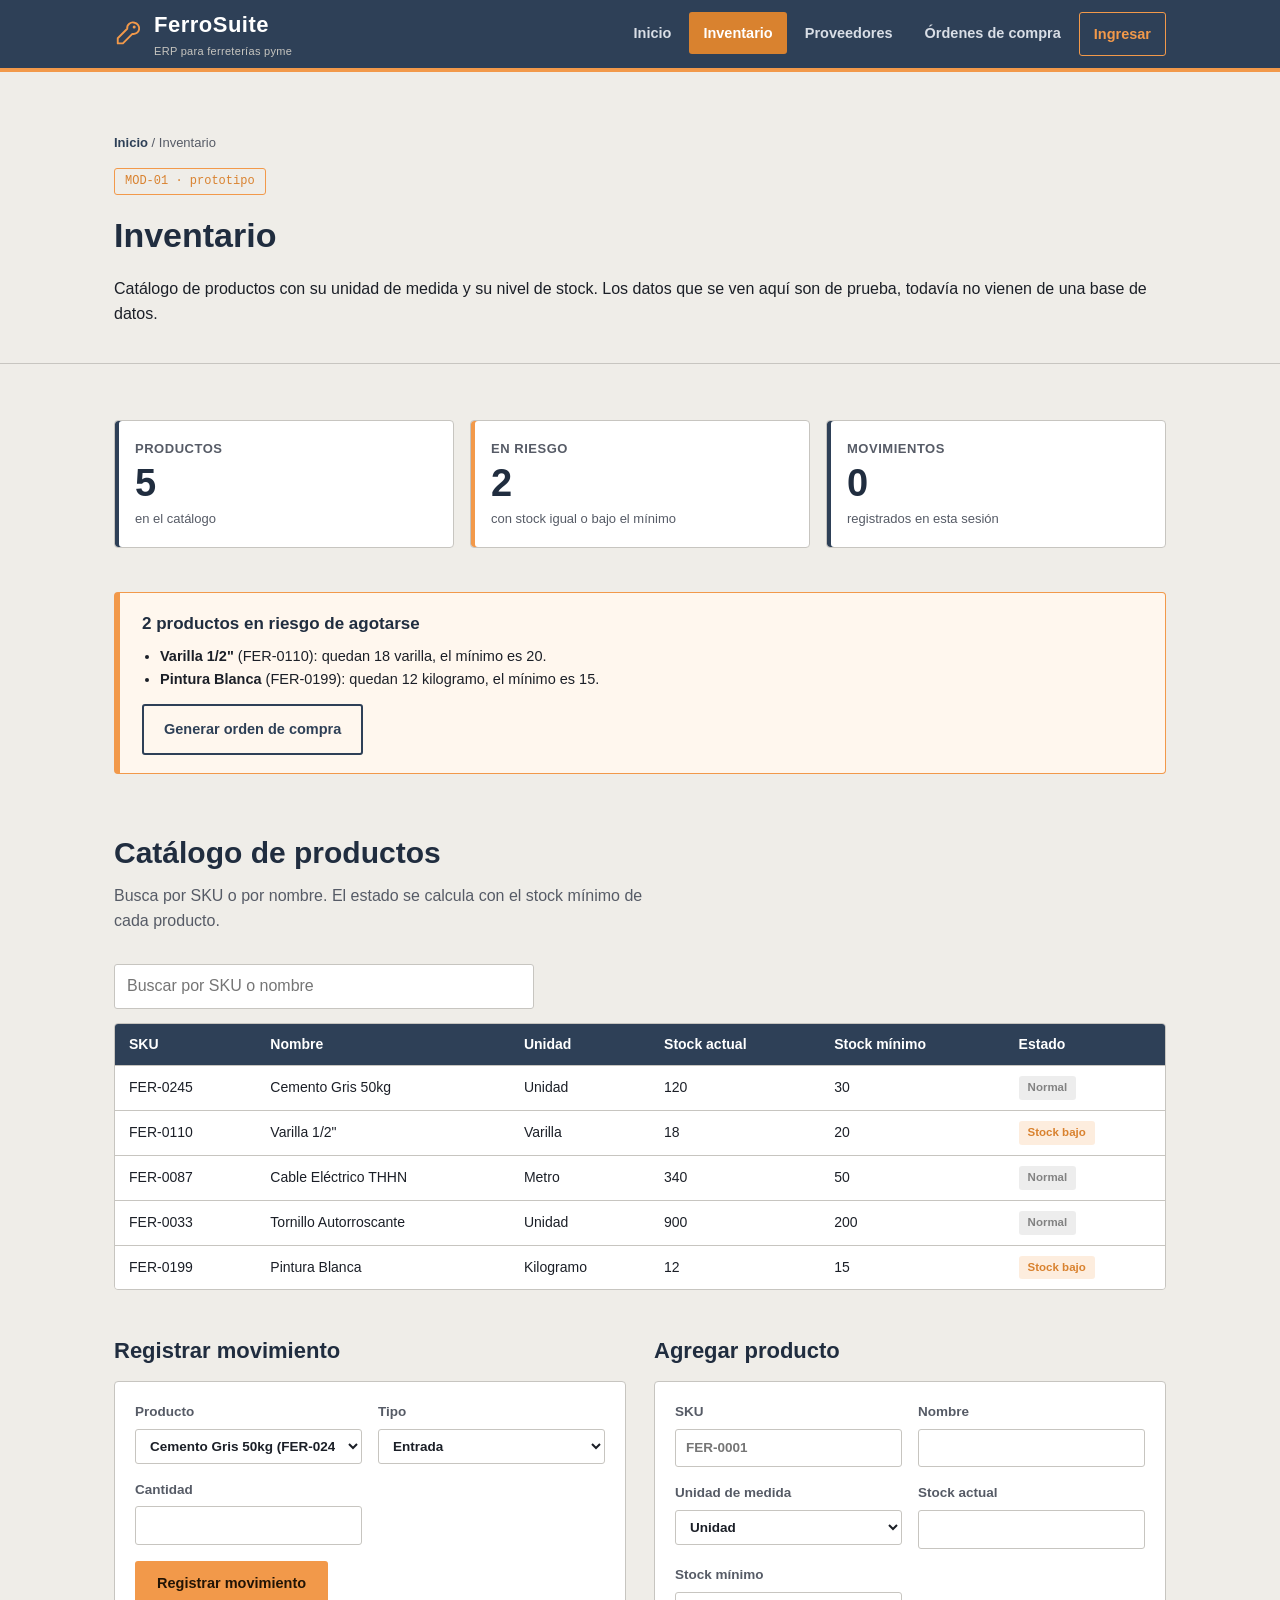
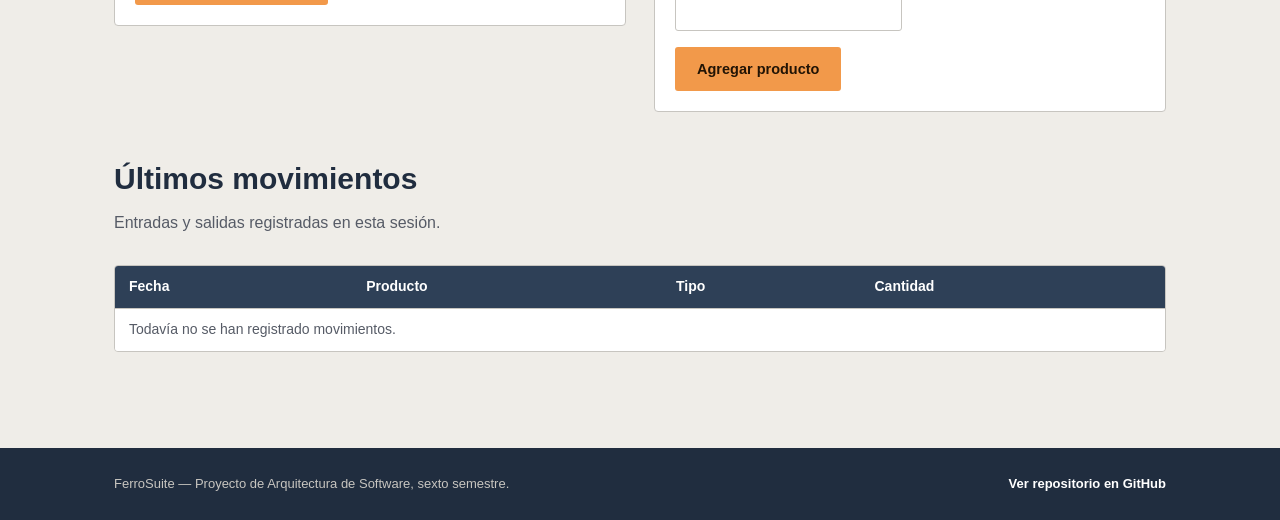
==== frontend/inventario.html @ 59a054cf "Actualiza frontend" ====
<!DOCTYPE html>
<html lang="es">
<head>
  <meta charset="UTF-8" />
  <meta name="viewport" content="width=device-width, initial-scale=1.0" />
  <title>Inventario — FerroSuite</title>
  <link rel="stylesheet" href="css/base.css" />
  <link rel="stylesheet" href="css/layout.css" />
  <link rel="stylesheet" href="css/components.css" />
  <link rel="stylesheet" href="css/responsive.css" />
</head>
<body data-pagina="inventario">

  <div data-componente="encabezado"></div>

  <main>
    <section class="module-hero">
      <div class="container">
        <p class="breadcrumb"><a href="index.html">Inicio</a> / Inventario</p>
        <span class="tag-progress">MOD-01 · prototipo</span>
        <h1>Inventario</h1>
        <p class="lead">
          Catálogo de productos con su unidad de medida y su nivel de stock. Los datos
          que se ven aquí son de prueba, todavía no vienen de una base de datos.
        </p>
      </div>
    </section>

    <section class="section">
      <div class="container">
        <div id="resumen-inventario" class="tarjetas-resumen"></div>
        <div id="alerta-inventario" class="bloque-gap"></div>
      </div>
    </section>

    <section class="section" style="padding-top:0;">
      <div class="container">
        <div class="section-head">
          <h2>Catálogo de productos</h2>
          <p>Busca por SKU o por nombre. El estado se calcula con el stock mínimo de cada producto.</p>
        </div>
        <div class="barra-herramientas">
          <input type="search" id="buscar-producto" placeholder="Buscar por SKU o nombre" aria-label="Buscar producto" />
        </div>
        <div id="tabla-productos"></div>

        <div class="paneles-dobles bloque-gap">
          <div>
            <h3>Registrar movimiento</h3>
            <div id="form-movimiento"></div>
          </div>
          <div>
            <h3>Agregar producto</h3>
            <div id="form-producto"></div>
          </div>
        </div>

        <div class="section-head bloque-gap">
          <h2>Últimos movimientos</h2>
          <p>Entradas y salidas registradas en esta sesión.</p>
        </div>
        <div id="tabla-movimientos"></div>
      </div>
    </section>
  </main>

  <div data-componente="pie"></div>

  <script src="js/components/util.js"></script>
  <script src="js/components/etiqueta.js"></script>
  <script src="js/components/tarjetaResumen.js"></script>
  <script src="js/components/aviso.js"></script>
  <script src="js/components/tabla.js"></script>
  <script src="js/components/formulario.js"></script>
  <script src="js/components/panelAlerta.js"></script>
  <script src="js/components/encabezado.js"></script>
  <script src="js/components/pie.js"></script>
  <script src="js/main.js"></script>
  <script src="js/models/data.js"></script>
  <script src="js/services/inventarioService.js"></script>
  <script src="js/services/proveedoresService.js"></script>
  <script src="js/services/ordenesService.js"></script>
  <script src="js/controllers/inventario.js"></script>
</body>
</html>
---- frontend/css/base.css ----
/* FerroSuite — Base: variables de marca, reinicio, contenedor y botones. */

:root {
  --steel: #2E4057;
  --steel-dark: #202D3F;
  --steel-light: #44597a;
  --orange: #F2994A;
  --orange-dark: #d9822f;
  --gray: #828282;
  --gray-light: #c7c5c0;
  --bg: #EFEDE8;
  --panel: #ffffff;
  --ink: #1B1F27;
  --ink-soft: #565b66;
  --ok: #3f8f5f;

  --font-head: "Arial Narrow", "Helvetica Neue Condensed", Arial, sans-serif;
  --font-body: -apple-system, BlinkMacSystemFont, "Segoe UI", Roboto, Arial, sans-serif;
  --font-code: "Courier New", ui-monospace, monospace;
}

* { box-sizing: border-box; }

html { scroll-behavior: smooth; }

body {
  margin: 0;
  background: var(--bg);
  color: var(--ink);
  font-family: var(--font-body);
  line-height: 1.55;
}

a { color: inherit; }

img, svg { max-width: 100%; display: block; }

:focus-visible {
  outline: 3px solid var(--orange);
  outline-offset: 2px;
}

.container {
  max-width: 1100px;
  margin: 0 auto;
  padding: 0 24px;
}


.btn {
  display: inline-block;
  font-weight: 700;
  font-size: 14.5px;
  padding: 12px 20px;
  border-radius: 3px;
  text-decoration: none;
  border: 2px solid transparent;
}

.btn-primary { background: var(--orange); color: #221405; }
.btn-primary:hover { background: var(--orange-dark); }

.btn-ghost { border-color: var(--steel); color: var(--steel); background: transparent; }
.btn-ghost:hover { background: var(--steel); color: #fff; }
---- frontend/css/layout.css ----
/* FerroSuite — Estructura de página: encabezado, hero, secciones, migas de pan y pie. */

/* ---------------- Header / navegación ---------------- */

.site-header {
  position: sticky;
  top: 0;
  z-index: 20;
  background: var(--steel);
  border-bottom: 4px solid var(--orange);
}

.site-header .container {
  display: flex;
  align-items: center;
  justify-content: space-between;
  height: 68px;
}

.brand {
  display: flex;
  align-items: center;
  gap: 10px;
  text-decoration: none;
  color: #fff;
}

.brand-mark {
  width: 30px;
  height: 30px;
  flex: none;
}

.brand-name {
  font-family: var(--font-head);
  font-weight: 700;
  font-size: 22px;
  letter-spacing: 0.5px;
  color: #fff;
}

.brand-name small {
  display: block;
  font-family: var(--font-body);
  font-weight: 400;
  font-size: 11px;
  color: var(--gray-light);
  letter-spacing: 0.3px;
}

.nav-toggle {
  display: none;
  background: transparent;
  border: 2px solid rgba(255,255,255,0.4);
  border-radius: 4px;
  padding: 6px 10px;
  color: #fff;
  font-size: 20px;
  cursor: pointer;
}

.site-nav ul {
  list-style: none;
  display: flex;
  gap: 4px;
  margin: 0;
  padding: 0;
}

.site-nav a {
  display: block;
  text-decoration: none;
  color: #d9dee6;
  font-weight: 600;
  font-size: 14.5px;
  padding: 10px 14px;
  border-radius: 3px;
  transition: color 0.15s ease, background-color 0.15s ease;
}

.site-nav a:hover { color: #fff; background: rgba(255,255,255,0.08); }

.site-nav a[aria-current="page"] {
  color: #fff;
  background: var(--orange-dark);
}

/* ---------------- Hero ---------------- */

.hero {
  padding: 64px 0 56px;
}

.hero .container {
  display: grid;
  grid-template-columns: 1.1fr 0.9fr;
  gap: 48px;
  align-items: center;
}

.hero h1 {
  font-family: var(--font-head);
  font-size: 46px;
  line-height: 1.08;
  margin: 0 0 18px;
  color: var(--steel-dark);
  max-width: 14ch;
}

.hero p.lead {
  font-size: 17px;
  color: var(--ink-soft);
  max-width: 46ch;
  margin: 0 0 26px;
}

.hero-actions { display: flex; gap: 12px; flex-wrap: wrap; }


/* ---------------- Sección: módulos ---------------- */

.section { padding: 56px 0; }

.section-head { max-width: 62ch; margin-bottom: 30px; }

.section-head h2 {
  font-family: var(--font-head);
  font-size: 30px;
  color: var(--steel-dark);
  margin: 0 0 8px;
}

.section-head p { color: var(--ink-soft); margin: 0; }


/* ---------------- Página interna (placeholder de módulo) ---------------- */

.module-hero {
  padding: 48px 0 20px;
  border-bottom: 1px solid var(--gray-light);
}

.breadcrumb {
  font-size: 13px;
  color: var(--ink-soft);
  margin-bottom: 14px;
}

.breadcrumb a { text-decoration: none; color: var(--steel); font-weight: 600; }

.module-hero h1 {
  font-family: var(--font-head);
  font-size: 34px;
  color: var(--steel-dark);
  margin: 0 0 10px;
}

.tag-progress {
  display: inline-flex;
  align-items: center;
  gap: 6px;
  font-family: var(--font-code);
  font-size: 12px;
  color: var(--orange-dark);
  border: 1px solid var(--orange);
  border-radius: 3px;
  padding: 3px 10px;
  margin-bottom: 14px;
}


/* ---------------- Footer ---------------- */

.site-footer {
  background: var(--steel-dark);
  color: var(--gray-light);
  padding: 26px 0;
  margin-top: 40px;
}

.site-footer .container {
  display: flex;
  justify-content: space-between;
  flex-wrap: wrap;
  gap: 10px;
  font-size: 13px;
}

.site-footer a { color: #fff; text-decoration: none; font-weight: 600; }
---- frontend/css/components.css ----
/* FerroSuite — Componentes reutilizables: estantería, bandas, tarjetas, tablas, formularios. */


/* --- rack diagram: metáfora de la bodega de ferretería --- */

.rack {
  background: var(--steel-dark);
  border-radius: 4px;
  padding: 18px;
}

.rack-row {
  display: flex;
  align-items: stretch;
  gap: 10px;
  padding: 10px 8px;
  border-bottom: 1px dashed rgba(255,255,255,0.12);
}

.rack-row:last-child { border-bottom: none; }

.rack-code {
  font-family: var(--font-code);
  font-size: 12px;
  color: var(--gray-light);
  width: 56px;
  flex: none;
  padding-top: 3px;
}

.rack-bin {
  flex: 1;
  border-radius: 3px;
  padding: 10px 12px;
  border: 1px solid rgba(255,255,255,0.14);
}

.rack-bin .bin-name {
  font-weight: 700;
  font-size: 14.5px;
  color: #fff;
}

.rack-bin .bin-state {
  font-size: 11.5px;
  letter-spacing: 0.3px;
  color: var(--gray-light);
}

.rack-bin.is-active {
  background: rgba(242, 153, 74, 0.14);
  border-color: var(--orange);
}

.rack-bin.is-active .bin-state { color: var(--orange); }

.rack-bin.is-pending { opacity: 0.55; }

/* ---------------- Sección: dato clave ---------------- */

.stat-band {
  background: var(--steel);
  color: #fff;
  padding: 34px 0;
}

.stat-band .container {
  display: grid;
  grid-template-columns: auto 1fr;
  gap: 26px;
  align-items: center;
}

.stat-number {
  font-family: var(--font-head);
  font-size: 56px;
  color: var(--orange);
  line-height: 1;
}

.stat-band p {
  margin: 0;
  max-width: 56ch;
  color: #dfe3e9;
  font-size: 15px;
}

.stat-band p strong { color: #fff; }


.module-grid {
  display: grid;
  grid-template-columns: repeat(3, 1fr);
  gap: 1px;
  background: var(--gray-light);
  border: 1px solid var(--gray-light);
}

.module-card {
  background: var(--panel);
  padding: 22px;
  min-height: 168px;
  display: flex;
  flex-direction: column;
}

.module-card .code {
  font-family: var(--font-code);
  font-size: 12px;
  color: var(--gray);
}

.module-card h3 {
  font-family: var(--font-head);
  font-size: 20px;
  margin: 8px 0 8px;
  color: var(--steel-dark);
}

.module-card p {
  font-size: 14px;
  color: var(--ink-soft);
  margin: 0 0 14px;
  flex: 1;
}

.status {
  align-self: flex-start;
  font-size: 11.5px;
  font-weight: 700;
  padding: 3px 9px;
  border-radius: 3px;
}

.status.active { background: rgba(242,153,74,0.16); color: var(--orange-dark); }
.status.pending { background: rgba(130,130,130,0.14); color: var(--gray); }

.module-card.is-active { box-shadow: inset 4px 0 0 var(--orange); }

.module-card.is-wide { grid-column: span 2; }


.checklist { margin: 0; padding: 0; list-style: none; }

.checklist li {
  display: flex;
  gap: 10px;
  padding: 12px 0;
  border-bottom: 1px solid var(--gray-light);
  font-size: 14.5px;
}

.checklist li:last-child { border-bottom: none; }

.checklist .mark {
  font-family: var(--font-code);
  color: var(--gray);
  flex: none;
  width: 20px;
}


/* ---------------- Fase 2: tabla de datos y formulario (nuevo, mínimo) ---------------- */

.table-wrap {
  overflow-x: auto;
  border: 1px solid var(--gray-light);
  border-radius: 4px;
}

.data-table {
  width: 100%;
  border-collapse: collapse;
  font-size: 14px;
  background: var(--panel);
}

.data-table th,
.data-table td {
  text-align: left;
  padding: 10px 14px;
  border-bottom: 1px solid var(--gray-light);
  white-space: nowrap;
}

.data-table thead th {
  background: var(--steel);
  color: #fff;
  font-weight: 700;
}

.data-table tbody tr:last-child td {
  border-bottom: none;
}

.form-grid {
  display: grid;
  grid-template-columns: repeat(auto-fit, minmax(180px, 1fr));
  gap: 16px;
  background: var(--panel);
  border: 1px solid var(--gray-light);
  border-radius: 4px;
  padding: 20px;
}

.form-grid label {
  display: flex;
  flex-direction: column;
  gap: 6px;
  font-size: 13.5px;
  font-weight: 600;
  color: var(--ink-soft);
}

.form-grid input,
.form-grid select {
  font: inherit;
  padding: 8px 10px;
  border: 1px solid var(--gray-light);
  border-radius: 3px;
  background: #fff;
  color: var(--ink);
}

.form-grid .btn {
  align-self: end;
  cursor: pointer;
}

/* ---------------- Menú: acceso a la pantalla de ingreso ---------------- */

.site-nav .nav-ingresar a {
  border: 1.5px solid var(--orange);
  border-radius: 3px;
  color: var(--orange);
}

/* ---------------- Fase 3: componentes de interfaz ---------------- */

.tarjetas-resumen {
  display: grid;
  grid-template-columns: repeat(auto-fit, minmax(190px, 1fr));
  gap: 16px;
}

.tarjeta-resumen {
  display: flex;
  flex-direction: column;
  gap: 4px;
  background: var(--panel);
  border: 1px solid var(--gray-light);
  border-radius: 4px;
  padding: 18px 20px;
  box-shadow: inset 4px 0 0 var(--steel);
}

.tarjeta-resumen.tono-alerta { box-shadow: inset 4px 0 0 var(--orange); }
.tarjeta-resumen.tono-ok { box-shadow: inset 4px 0 0 var(--ok); }

.tarjeta-titulo { font-size: 13px; font-weight: 700; color: var(--ink-soft); text-transform: uppercase; letter-spacing: 0.04em; }
.tarjeta-valor { font-family: var(--font-head); font-size: 38px; line-height: 1.1; color: var(--steel-dark); }
.tarjeta-detalle { font-size: 13px; color: var(--ink-soft); }

.etiqueta {
  display: inline-block;
  font-size: 11.5px;
  font-weight: 700;
  padding: 3px 9px;
  border-radius: 3px;
}

.etiqueta-alerta { background: rgba(242,153,74,0.18); color: var(--orange-dark); }
.etiqueta-neutro { background: rgba(130,130,130,0.14); color: var(--gray); }
.etiqueta-ok { background: rgba(63,143,95,0.15); color: var(--ok); }

.panel-alerta {
  background: #fff7ee;
  border: 1px solid var(--orange);
  border-left-width: 6px;
  border-radius: 4px;
  padding: 18px 22px;
}

.panel-alerta h3 { margin: 0 0 8px; font-size: 17px; color: var(--steel-dark); }
.panel-alerta ul { margin: 0 0 14px; padding-left: 18px; font-size: 14.5px; }
.panel-alerta.panel-ok { background: #f0f8f3; border-color: var(--ok); }

.aviso {
  list-style: none;
  margin: 12px 0 0;
  padding: 10px 14px;
  border-radius: 3px;
  font-size: 14px;
  font-weight: 600;
}

.aviso-error { background: #fdeceb; color: #9b2c22; border: 1px solid #e3a59f; }
.aviso-ok { background: #edf7f0; color: #2c6b45; border: 1px solid #a9d3b8; }

.tabla-vacia { text-align: center; color: var(--ink-soft); padding: 22px 14px; }

.barra-herramientas { display: flex; gap: 12px; align-items: center; margin-bottom: 14px; flex-wrap: wrap; }

.barra-herramientas input[type="search"] {
  font: inherit;
  flex: 1 1 260px;
  max-width: 420px;
  padding: 9px 12px;
  border: 1px solid var(--gray-light);
  border-radius: 3px;
  background: #fff;
}

.paneles-dobles { display: grid; grid-template-columns: repeat(auto-fit, minmax(340px, 1fr)); gap: 28px; }
.paneles-dobles h3 { margin: 0 0 12px; font-family: var(--font-head); font-size: 22px; color: var(--steel-dark); }
.paneles-dobles .form-grid { grid-template-columns: 1fr 1fr; }
.paneles-dobles .form-grid .btn { grid-column: 1 / -1; justify-self: start; }

.bloque-gap { margin-top: 44px; }

.btn-chico {
  font: inherit;
  font-size: 13px;
  font-weight: 700;
  padding: 6px 12px;
  border: 2px solid var(--steel);
  border-radius: 3px;
  background: transparent;
  color: var(--steel);
  cursor: pointer;
}

.btn-chico:hover { background: var(--steel); color: #fff; }

.tarjeta-login {
  max-width: 440px;
  margin: 0 auto;
  background: var(--panel);
  border: 1px solid var(--gray-light);
  border-radius: 4px;
  padding: 28px;
}

.tarjeta-login .form-grid { grid-template-columns: 1fr; border: 0; padding: 0; background: transparent; }
.nota-demo { font-size: 13px; color: var(--ink-soft); margin: 14px 0 0; }

@media (max-width: 620px) {
  .paneles-dobles .form-grid { grid-template-columns: 1fr; }
}

.paneles-dobles .form-grid input,
.paneles-dobles .form-grid select { width: 100%; min-width: 0; }
---- frontend/css/responsive.css ----
/* FerroSuite — Ajustes responsive y de movimiento reducido. */

/* ---------------- Responsive ---------------- */

@media (max-width: 860px) {
  .hero .container { grid-template-columns: 1fr; }
  .module-grid { grid-template-columns: 1fr 1fr; }
  .stat-band .container { grid-template-columns: 1fr; text-align: left; }
}

@media (max-width: 620px) {
  .nav-toggle { display: inline-flex; }
  .site-nav {
    position: absolute;
    top: 68px;
    left: 0;
    right: 0;
    background: var(--steel);
    border-bottom: 4px solid var(--orange);
    display: none;
  }
  .site-nav.is-open { display: block; }
  .site-nav ul { flex-direction: column; padding: 8px 16px 16px; }
  .hero h1 { font-size: 34px; }
  .module-grid { grid-template-columns: 1fr; }
}

@media (prefers-reduced-motion: reduce) {
  html { scroll-behavior: auto; }
  * { transition: none !important; }
}
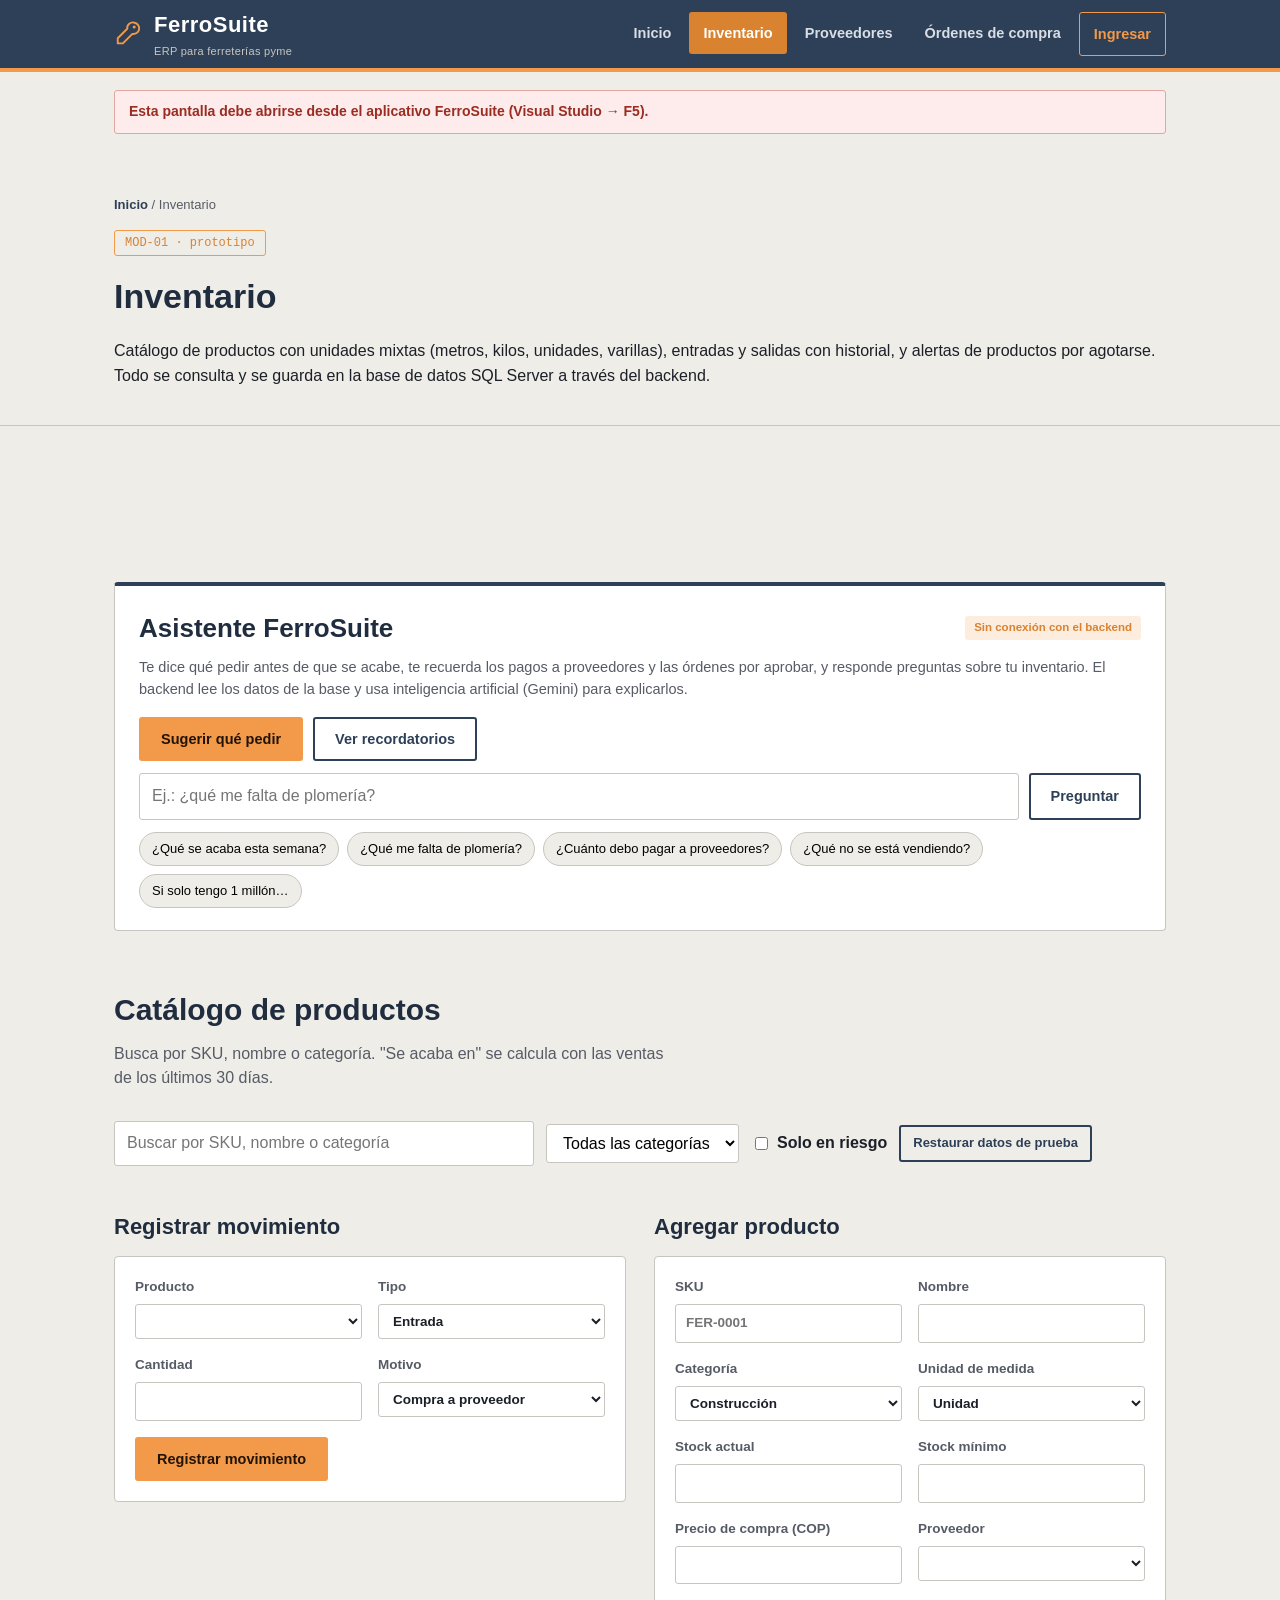
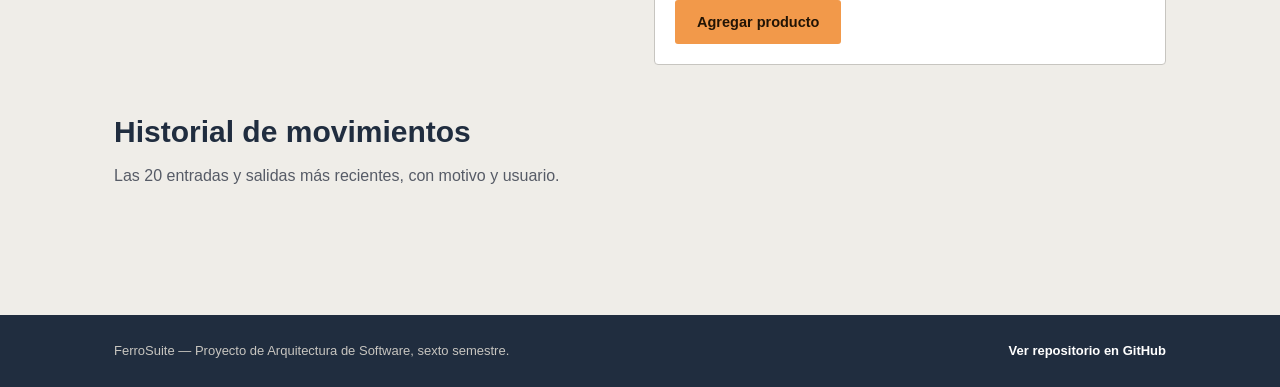
==== commit e4d2de1e: "Add files via upload" ====
--- a/frontend/inventario.html
+++ b/frontend/inventario.html
@@ -20,8 +20,9 @@
         <span class="tag-progress">MOD-01 · prototipo</span>
         <h1>Inventario</h1>
         <p class="lead">
-          Catálogo de productos con su unidad de medida y su nivel de stock. Los datos
-          que se ven aquí son de prueba, todavía no vienen de una base de datos.
+          Catálogo de productos con unidades mixtas (metros, kilos, unidades, varillas),
+          entradas y salidas con historial, y alertas de productos por agotarse. Todo se
+          consulta y se guarda en la base de datos SQL Server a través del backend.
         </p>
       </div>
     </section>
@@ -33,15 +34,52 @@
       </div>
     </section>
 
+    <section class="section" style="padding-top:0;" id="asistente">
+      <div class="container">
+        <div class="asistente">
+          <div class="asistente-cabeza">
+            <h2>Asistente FerroSuite</h2>
+            <span id="estado-asistente" class="etiqueta etiqueta-neutro">Revisando conexión…</span>
+          </div>
+          <p class="asistente-intro">
+            Te dice qué pedir antes de que se acabe, te recuerda los pagos a proveedores y las órdenes
+            por aprobar, y responde preguntas sobre tu inventario. El backend lee los datos
+            de la base y usa inteligencia artificial (Gemini) para explicarlos.
+          </p>
+          <div class="asistente-acciones">
+            <button type="button" id="btn-reposicion" class="btn btn-primary">Sugerir qué pedir</button>
+            <button type="button" id="btn-recordatorios" class="btn btn-ghost">Ver recordatorios</button>
+          </div>
+          <form id="form-pregunta" class="asistente-pregunta" novalidate>
+            <label for="texto-pregunta" class="solo-lector">Pregunta para el asistente</label>
+            <input type="text" id="texto-pregunta" maxlength="500" placeholder="Ej.: ¿qué me falta de plomería?" autocomplete="off" />
+            <button type="submit" class="btn btn-ghost">Preguntar</button>
+          </form>
+          <div class="asistente-ejemplos" aria-label="Preguntas de ejemplo">
+            <button type="button" class="chip" data-pregunta="¿Qué productos se me van a acabar esta semana?">¿Qué se acaba esta semana?</button>
+            <button type="button" class="chip" data-pregunta="¿Qué me falta de plomería?">¿Qué me falta de plomería?</button>
+            <button type="button" class="chip" data-pregunta="¿Cuánto tengo que pagarle a cada proveedor si hago los pedidos sugeridos?">¿Cuánto debo pagar a proveedores?</button>
+            <button type="button" class="chip" data-pregunta="¿Qué productos no se han vendido en el último mes?">¿Qué no se está vendiendo?</button>
+            <button type="button" class="chip" data-pregunta="Si solo tengo 1 millón de pesos esta semana, ¿qué pago y qué pido primero?">Si solo tengo 1 millón…</button>
+          </div>
+          <div id="respuesta-asistente" class="asistente-respuesta" aria-live="polite"></div>
+        </div>
+      </div>
+    </section>
+
     <section class="section" style="padding-top:0;">
       <div class="container">
         <div class="section-head">
           <h2>Catálogo de productos</h2>
-          <p>Busca por SKU o por nombre. El estado se calcula con el stock mínimo de cada producto.</p>
+          <p>Busca por SKU, nombre o categoría. "Se acaba en" se calcula con las ventas de los últimos 30 días.</p>
         </div>
         <div class="barra-herramientas">
-          <input type="search" id="buscar-producto" placeholder="Buscar por SKU o nombre" aria-label="Buscar producto" />
+          <input type="search" id="buscar-producto" placeholder="Buscar por SKU, nombre o categoría" aria-label="Buscar producto" />
+          <select id="filtro-categoria" aria-label="Filtrar por categoría"><option value="">Todas las categorías</option></select>
+          <label class="check"><input type="checkbox" id="filtro-riesgo" /> Solo en riesgo</label>
+          <button type="button" id="btn-restablecer" class="btn-chico">Restaurar datos de prueba</button>
         </div>
+        <div id="mensajes-catalogo" class="form-mensajes"></div>
         <div id="tabla-productos"></div>
 
         <div class="paneles-dobles bloque-gap">
@@ -50,14 +88,15 @@
             <div id="form-movimiento"></div>
           </div>
           <div>
-            <h3>Agregar producto</h3>
+            <h3 id="titulo-form-producto">Agregar producto</h3>
             <div id="form-producto"></div>
+            <button type="button" id="btn-cancelar-edicion" class="btn btn-ghost" hidden>Cancelar edición</button>
           </div>
         </div>
 
         <div class="section-head bloque-gap">
-          <h2>Últimos movimientos</h2>
-          <p>Entradas y salidas registradas en esta sesión.</p>
+          <h2>Historial de movimientos</h2>
+          <p>Las 20 entradas y salidas más recientes, con motivo y usuario.</p>
         </div>
         <div id="tabla-movimientos"></div>
       </div>
@@ -73,13 +112,17 @@
   <script src="js/components/tabla.js"></script>
   <script src="js/components/formulario.js"></script>
   <script src="js/components/panelAlerta.js"></script>
+  <script src="js/components/panelAsistente.js"></script>
   <script src="js/components/encabezado.js"></script>
   <script src="js/components/pie.js"></script>
   <script src="js/main.js"></script>
   <script src="js/models/data.js"></script>
+  <script src="js/comunicacion/api.js"></script>
   <script src="js/services/inventarioService.js"></script>
   <script src="js/services/proveedoresService.js"></script>
   <script src="js/services/ordenesService.js"></script>
+  <script src="js/services/iaService.js"></script>
   <script src="js/controllers/inventario.js"></script>
+  <script src="js/controllers/asistente.js"></script>
 </body>
 </html>
--- a/frontend/css/components.css
+++ b/frontend/css/components.css
@@ -350,3 +350,43 @@
 
 .paneles-dobles .form-grid input,
 .paneles-dobles .form-grid select { width: 100%; min-width: 0; }
+
+/* ---------------- Inventario: filtros y acciones ---------------- */
+
+[hidden] { display: none !important; }
+.barra-herramientas select { font: inherit; padding: 9px 12px; border: 1px solid var(--gray-light); border-radius: 3px; background: #fff; }
+.barra-herramientas label { display: inline-flex; align-items: center; gap: 6px; font-weight: 600; }
+.data-table .sub { display: block; font-size: 12.5px; color: var(--ink-soft); }
+.btn-peligro { border-color: #b4483c; color: #b4483c; }
+.btn-peligro:hover { background: #b4483c; color: #fff; }
+.form-grid input:disabled { background: #f1f0ec; }
+#btn-cancelar-edicion { margin-top: 12px; cursor: pointer; }
+.panel-alerta .btn + .btn { margin-left: 8px; }
+.solo-lector { position: absolute; width: 1px; height: 1px; overflow: hidden; clip: rect(0 0 0 0); }
+
+/* ---------------- Asistente de IA ---------------- */
+
+.asistente { background: var(--panel); border: 1px solid var(--gray-light); border-top: 4px solid var(--steel); border-radius: 4px; padding: 22px 24px; }
+.asistente-cabeza { display: flex; align-items: center; justify-content: space-between; gap: 12px; flex-wrap: wrap; }
+.asistente-cabeza h2 { margin: 0; font-family: var(--font-head); font-size: 26px; color: var(--steel-dark); }
+.asistente-intro { margin: 8px 0 16px; color: var(--ink-soft); font-size: 14.5px; }
+.asistente .btn { cursor: pointer; }
+.asistente-acciones { margin-bottom: 12px; }
+.asistente-pregunta { display: flex; gap: 10px; flex-wrap: wrap; }
+.asistente-pregunta input { font: inherit; flex: 1 1 260px; padding: 10px 12px; border: 1px solid var(--gray-light); border-radius: 3px; }
+.asistente-ejemplos { display: flex; gap: 8px; flex-wrap: wrap; margin-top: 12px; }
+.chip { font: inherit; font-size: 13px; padding: 6px 12px; border: 1px solid var(--gray-light); border-radius: 999px; background: var(--bg); cursor: pointer; }
+.chip:hover { border-color: var(--steel); }
+.asistente-respuesta:empty { display: none; }
+.asistente-respuesta { margin-top: 16px; padding-top: 14px; border-top: 1px dashed var(--gray-light); }
+.asistente-respuesta p { margin: 0 0 6px; }
+.asistente-respuesta .table-wrap { margin: 12px 0; }
+.asistente-respuesta h4 { margin: 12px 0 4px; }
+.asistente-pregunta-hecha { font-weight: 700; color: var(--steel); }
+.asistente-acciones { display: flex; gap: 10px; flex-wrap: wrap; }
+.lista-recordatorios { list-style: none; margin: 10px 0; padding: 0; }
+.lista-recordatorios li { padding: 8px 0; border-bottom: 1px solid #eceae4; }
+.lista-recordatorios .etiqueta { margin-right: 6px; }
+.recordatorio-mensaje { background: #f6f4ef; border-left: 4px solid var(--orange); padding: 10px 14px; border-radius: 3px; }
+.aviso-pagina { margin-top: 18px; }
+#mensajes-catalogo, #mensajes-ordenes { margin-bottom: 12px; }
